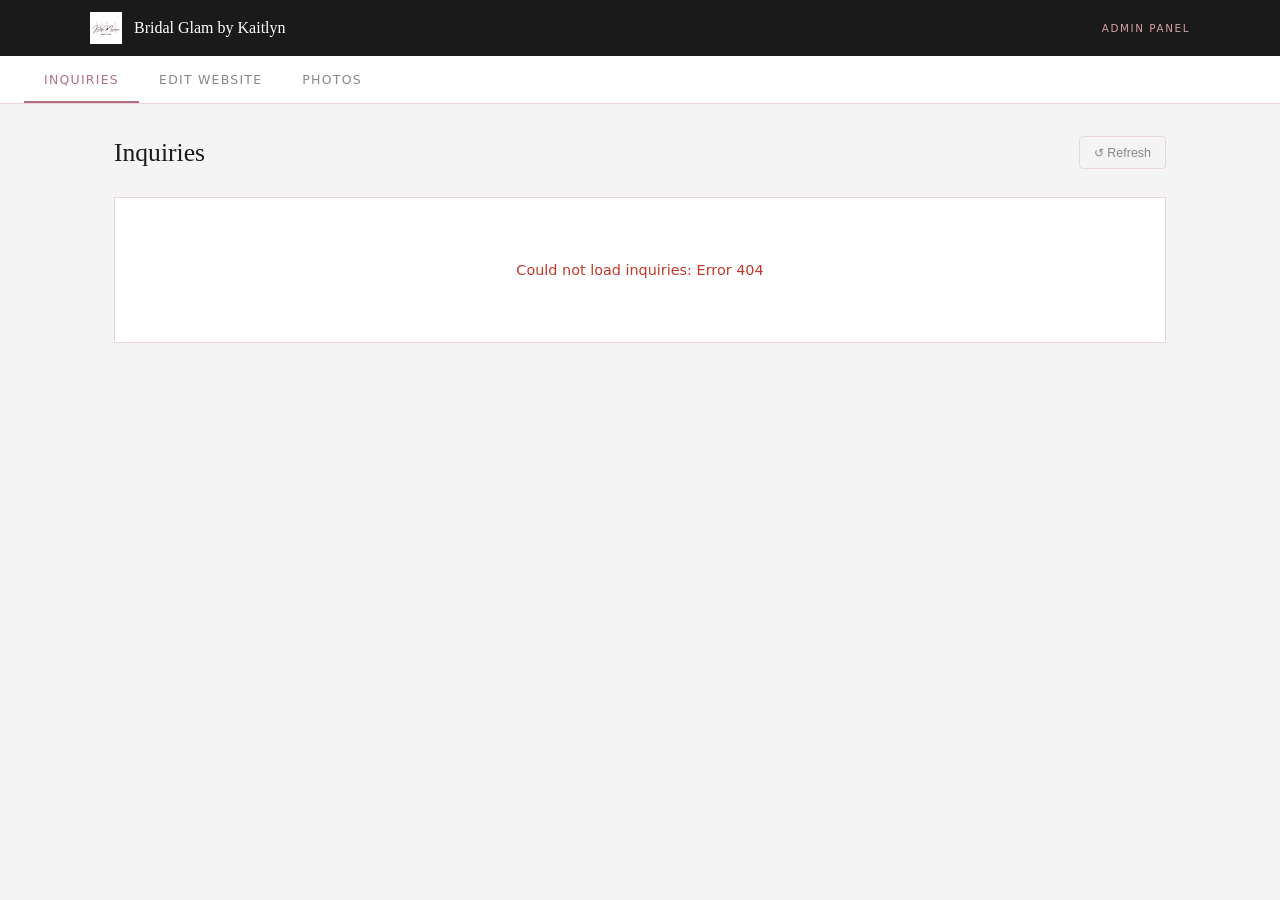
==== admin/index.html @ 9097729e "Add admin panel, Cloudflare Functions, and site updates Co-Authored-By: Claude Sonnet 4.6 <noreply@a" ====
<!DOCTYPE html>
<html lang="en">
<head>
  <meta charset="UTF-8" />
  <meta name="viewport" content="width=device-width, initial-scale=1.0" />
  <title>Admin — Bridal Glam by Kaitlyn</title>
  <link rel="icon" href="../images/favicon.jpg" type="image/jpeg" />
  <link rel="stylesheet" href="admin.css" />
</head>
<body>

  <header class="admin-header">
    <div class="admin-header-inner">
      <div class="admin-brand">
        <img src="../images/uploads/logo.jpg" alt="" class="admin-logo" onerror="this.style.display='none'" />
        <span>Bridal Glam by Kaitlyn</span>
      </div>
      <span class="admin-label">Admin Panel</span>
    </div>
  </header>

  <nav class="admin-tabs">
    <button class="tab-btn active" data-tab="inquiries">Inquiries</button>
    <button class="tab-btn" data-tab="content">Edit Website</button>
    <button class="tab-btn" data-tab="photos">Photos</button>
  </nav>

  <!-- ── INQUIRIES TAB ── -->
  <div class="tab-panel active" id="tab-inquiries">
    <div class="panel-inner">
      <div class="panel-header">
        <h2>Inquiries</h2>
        <button class="btn-refresh" id="refresh-btn" onclick="loadInquiries()">↺ Refresh</button>
      </div>
      <div id="inquiries-list">
        <div class="loading">Loading inquiries…</div>
      </div>
    </div>
  </div>

  <!-- ── EDIT WEBSITE TAB ── -->
  <div class="tab-panel" id="tab-content">
    <div class="panel-inner">
      <div class="panel-header">
        <h2>Edit Website</h2>
        <div id="content-status" class="status-msg"></div>
      </div>

      <form id="content-form">
        <input type="hidden" id="content-sha" />

        <section class="edit-section">
          <h3>Homepage</h3>
          <div class="field-group">
            <label>Hero script text <span class="field-hint">(cursive line above the headline)</span></label>
            <input type="text" name="home_hero_script" />
          </div>
          <div class="field-group">
            <label>Hero body text</label>
            <textarea name="home_hero_body" rows="2"></textarea>
          </div>
          <div class="field-group">
            <label>About strip headline</label>
            <input type="text" name="home_about_headline" />
          </div>
          <div class="field-group">
            <label>About strip paragraph 1</label>
            <textarea name="home_about_body_1" rows="3"></textarea>
          </div>
          <div class="field-group">
            <label>About strip paragraph 2</label>
            <textarea name="home_about_body_2" rows="3"></textarea>
          </div>
        </section>

        <section class="edit-section">
          <h3>Testimonials</h3>
          <div class="testimonial-grid">
            <div>
              <div class="field-group">
                <label>Testimonial 1 — Quote</label>
                <textarea name="testimonial_1_text" rows="3"></textarea>
              </div>
              <div class="field-group">
                <label>Testimonial 1 — Name</label>
                <input type="text" name="testimonial_1_author" />
              </div>
            </div>
            <div>
              <div class="field-group">
                <label>Testimonial 2 — Quote</label>
                <textarea name="testimonial_2_text" rows="3"></textarea>
              </div>
              <div class="field-group">
                <label>Testimonial 2 — Name</label>
                <input type="text" name="testimonial_2_author" />
              </div>
            </div>
            <div>
              <div class="field-group">
                <label>Testimonial 3 — Quote</label>
                <textarea name="testimonial_3_text" rows="3"></textarea>
              </div>
              <div class="field-group">
                <label>Testimonial 3 — Name</label>
                <input type="text" name="testimonial_3_author" />
              </div>
            </div>
          </div>
        </section>

        <section class="edit-section">
          <h3>About Page</h3>
          <div class="field-group">
            <label>Sidebar quote</label>
            <input type="text" name="about_quote" />
          </div>
          <div class="field-group">
            <label>Bio paragraph 1</label>
            <textarea name="about_bio_p1" rows="3"></textarea>
          </div>
          <div class="field-group">
            <label>Bio paragraph 2</label>
            <textarea name="about_bio_p2" rows="3"></textarea>
          </div>
          <div class="field-group">
            <label>Bio paragraph 3</label>
            <textarea name="about_bio_p3" rows="3"></textarea>
          </div>
          <div class="field-group">
            <label>Bio paragraph 4</label>
            <textarea name="about_bio_p4" rows="3"></textarea>
          </div>
          <div class="field-group">
            <label>Wedding day story caption</label>
            <textarea name="about_story_caption" rows="2"></textarea>
          </div>
        </section>

        <div class="form-actions">
          <button type="submit" class="btn-save" id="save-btn">Save Changes</button>
          <p class="save-note">Changes go live on the website in about 30 seconds after saving.</p>
        </div>
      </form>
    </div>
  </div>

  <!-- ── PHOTOS TAB ── -->
  <div class="tab-panel" id="tab-photos">
    <div class="panel-inner">
      <div class="panel-header">
        <h2>Photos</h2>
        <p class="panel-subtext">Upload or replace a photo — the site updates automatically in ~30 seconds.</p>
      </div>
      <div class="photo-grid">

        <div class="photo-slot" data-slot="hero">
          <div class="photo-preview">
            <img src="../images/uploads/hero.jpg" alt="Hero" onerror="this.parentElement.classList.add('no-photo')" />
            <div class="photo-placeholder-label">No photo yet</div>
          </div>
          <div class="photo-info">
            <strong>Hero Photo</strong>
            <span>Main photo on the homepage</span>
          </div>
          <label class="upload-label">
            Choose Photo
            <input type="file" accept="image/jpeg,image/png,image/webp" data-slot="hero" />
          </label>
          <div class="upload-status" id="status-hero"></div>
        </div>

        <div class="photo-slot" data-slot="about-strip">
          <div class="photo-preview">
            <img src="../images/uploads/about-strip.jpg" alt="About Strip" onerror="this.parentElement.classList.add('no-photo')" />
            <div class="photo-placeholder-label">No photo yet</div>
          </div>
          <div class="photo-info">
            <strong>About Strip Photo</strong>
            <span>Photo of you on the homepage "Meet Kaitlyn" section</span>
          </div>
          <label class="upload-label">
            Choose Photo
            <input type="file" accept="image/jpeg,image/png,image/webp" data-slot="about-strip" />
          </label>
          <div class="upload-status" id="status-about-strip"></div>
        </div>

        <div class="photo-slot" data-slot="about-portrait">
          <div class="photo-preview">
            <img src="../images/uploads/about-portrait.jpg" alt="About Portrait" onerror="this.parentElement.classList.add('no-photo')" />
            <div class="photo-placeholder-label">No photo yet</div>
          </div>
          <div class="photo-info">
            <strong>About Page Portrait</strong>
            <span>Sidebar photo on your About page</span>
          </div>
          <label class="upload-label">
            Choose Photo
            <input type="file" accept="image/jpeg,image/png,image/webp" data-slot="about-portrait" />
          </label>
          <div class="upload-status" id="status-about-portrait"></div>
        </div>

        <div class="photo-slot" data-slot="service-bridal">
          <div class="photo-preview">
            <img src="../images/uploads/service-bridal.jpg" alt="Bridal Service" onerror="this.parentElement.classList.add('no-photo')" />
            <div class="photo-placeholder-label">No photo yet</div>
          </div>
          <div class="photo-info">
            <strong>Services — Bridal</strong>
            <span>Photo next to the "Bridal Hair & Makeup" service</span>
          </div>
          <label class="upload-label">
            Choose Photo
            <input type="file" accept="image/jpeg,image/png,image/webp" data-slot="service-bridal" />
          </label>
          <div class="upload-status" id="status-service-bridal"></div>
        </div>

        <div class="photo-slot" data-slot="service-party">
          <div class="photo-preview">
            <img src="../images/uploads/service-party.jpg" alt="Bridal Party" onerror="this.parentElement.classList.add('no-photo')" />
            <div class="photo-placeholder-label">No photo yet</div>
          </div>
          <div class="photo-info">
            <strong>Services — Bridal Party</strong>
            <span>Photo next to the "Bridal Party Glam" service</span>
          </div>
          <label class="upload-label">
            Choose Photo
            <input type="file" accept="image/jpeg,image/png,image/webp" data-slot="service-party" />
          </label>
          <div class="upload-status" id="status-service-party"></div>
        </div>

        <div class="photo-slot" data-slot="service-prom">
          <div class="photo-preview">
            <img src="../images/uploads/service-prom.jpg" alt="Prom" onerror="this.parentElement.classList.add('no-photo')" />
            <div class="photo-placeholder-label">No photo yet</div>
          </div>
          <div class="photo-info">
            <strong>Services — Prom</strong>
            <span>Photo next to the "Prom & Special Events" service</span>
          </div>
          <label class="upload-label">
            Choose Photo
            <input type="file" accept="image/jpeg,image/png,image/webp" data-slot="service-prom" />
          </label>
          <div class="upload-status" id="status-service-prom"></div>
        </div>

        <div class="photo-slot" data-slot="service-events">
          <div class="photo-preview">
            <img src="../images/uploads/service-events.jpg" alt="Special Events" onerror="this.parentElement.classList.add('no-photo')" />
            <div class="photo-placeholder-label">No photo yet</div>
          </div>
          <div class="photo-info">
            <strong>Services — Special Events</strong>
            <span>Photo next to the "Special Events" service</span>
          </div>
          <label class="upload-label">
            Choose Photo
            <input type="file" accept="image/jpeg,image/png,image/webp" data-slot="service-events" />
          </label>
          <div class="upload-status" id="status-service-events"></div>
        </div>

        <div class="photo-slot" data-slot="logo">
          <div class="photo-preview">
            <img src="../images/uploads/logo.jpg" alt="Logo" onerror="this.parentElement.classList.add('no-photo')" />
            <div class="photo-placeholder-label">No logo yet</div>
          </div>
          <div class="photo-info">
            <strong>Logo</strong>
            <span>Appears in the navigation bar and footer</span>
          </div>
          <label class="upload-label">
            Choose Photo
            <input type="file" accept="image/jpeg,image/png,image/webp" data-slot="logo" />
          </label>
          <div class="upload-status" id="status-logo"></div>
        </div>

      </div>
    </div>
  </div>

<script>
// ── TAB SWITCHING ──
document.querySelectorAll('.tab-btn').forEach(btn => {
  btn.addEventListener('click', () => {
    document.querySelectorAll('.tab-btn, .tab-panel').forEach(el => el.classList.remove('active'));
    btn.classList.add('active');
    document.getElementById('tab-' + btn.dataset.tab).classList.add('active');
  });
});

// ── INQUIRIES ──
const SERVICE_LABELS = {
  'bridal-full':   'Bridal Hair + Makeup',
  'bridal-hair':   'Bridal Hair Only',
  'bridal-makeup': 'Bridal Makeup Only',
  'bridal-party':  'Bridal Party (Group)',
  'prom':          'Prom / Formal',
  'special':       'Special Occasion',
  'other':         'Other / Not Sure',
};

async function loadInquiries() {
  const list = document.getElementById('inquiries-list');
  list.innerHTML = '<div class="loading">Loading…</div>';
  try {
    const res = await fetch('/api/inquiries');
    if (!res.ok) throw new Error(`Error ${res.status}`);
    const { inquiries, error } = await res.json();
    if (error) throw new Error(error);
    if (!inquiries.length) {
      list.innerHTML = '<div class="empty-state">No inquiries yet. When someone fills out the contact form, they\'ll appear here.</div>';
      return;
    }
    list.innerHTML = inquiries.map(inq => buildCard(inq)).join('');
    list.querySelectorAll('.card-toggle').forEach(btn => {
      btn.addEventListener('click', () => {
        const card = btn.closest('.inquiry-card');
        const isOpen = card.classList.toggle('expanded');
        btn.textContent = isOpen ? '▲ Hide message' : '▼ Read message';
      });
    });
  } catch (e) {
    list.innerHTML = `<div class="error-state">Could not load inquiries: ${e.message}</div>`;
  }
}

function buildCard(inq) {
  const submitted = inq.submitted
    ? new Date(inq.submitted).toLocaleDateString('en-US', { month: 'short', day: 'numeric', year: 'numeric' })
    : '';
  const eventDate = inq.eventDate
    ? new Date(inq.eventDate + 'T00:00:00').toLocaleDateString('en-US', { month: 'long', day: 'numeric', year: 'numeric' })
    : '—';
  const isNew = inq.submitted && (Date.now() - new Date(inq.submitted)) < 48 * 60 * 60 * 1000;
  const service = SERVICE_LABELS[inq.service] || inq.service || '—';

  return `
    <div class="inquiry-card">
      <div class="card-top">
        <div class="card-name-row">
          <span class="card-name">${esc(inq.name)}</span>
          ${isNew ? '<span class="badge-new">New</span>' : ''}
          <span class="card-date">${submitted}</span>
        </div>
        <div class="card-meta">
          <span class="meta-chip">${esc(service)}</span>
          <span class="meta-chip">Event: ${esc(eventDate)}</span>
          ${inq.location ? `<span class="meta-chip">${esc(inq.location)}</span>` : ''}
        </div>
        <div class="card-contacts">
          <a href="mailto:${esc(inq.email)}">${esc(inq.email)}</a>
          ${inq.phone ? `<span>·</span><a href="tel:${esc(inq.phone)}">${esc(inq.phone)}</a>` : ''}
        </div>
      </div>
      ${inq.message ? `
        <button class="card-toggle">▼ Read message</button>
        <div class="card-message">${esc(inq.message).replace(/\n/g, '<br>')}</div>
      ` : ''}
    </div>`;
}

function esc(s) {
  return String(s || '').replace(/[&<>"']/g, c =>
    ({ '&':'&amp;','<':'&lt;','>':'&gt;','"':'&quot;',"'":'&#39;' }[c])
  );
}

// ── EDIT CONTENT ──
async function loadContent() {
  try {
    const res = await fetch('/api/admin/content');
    if (!res.ok) throw new Error(`Error ${res.status}`);
    const { content, sha, error } = await res.json();
    if (error) throw new Error(error);
    document.getElementById('content-sha').value = sha;
    const form = document.getElementById('content-form');
    Object.entries(content).forEach(([key, val]) => {
      const el = form.elements[key];
      if (el) el.value = val || '';
    });
  } catch (e) {
    setStatus('content-status', `Could not load content: ${e.message}`, 'error');
  }
}

document.getElementById('content-form').addEventListener('submit', async (e) => {
  e.preventDefault();
  const btn = document.getElementById('save-btn');
  btn.textContent = 'Saving…';
  btn.disabled = true;
  setStatus('content-status', '', '');

  try {
    const sha  = document.getElementById('content-sha').value;
    const form = document.getElementById('content-form');
    const content = {};
    new FormData(form).forEach((val, key) => { if (key !== 'content-sha') content[key] = val; });

    const res = await fetch('/api/admin/content', {
      method:  'PUT',
      headers: { 'Content-Type': 'application/json' },
      body:    JSON.stringify({ content, sha }),
    });
    const data = await res.json();
    if (!res.ok || data.error) throw new Error(data.error || `Error ${res.status}`);

    setStatus('content-status', 'Saved! Your site will update in about 30 seconds.', 'success');
    // Re-load to get fresh SHA for next save
    await loadContent();
  } catch (e) {
    setStatus('content-status', `Save failed: ${e.message}`, 'error');
  } finally {
    btn.textContent = 'Save Changes';
    btn.disabled = false;
  }
});

function setStatus(id, msg, type) {
  const el = document.getElementById(id);
  el.textContent = msg;
  el.className = 'status-msg' + (type ? ' status-' + type : '');
}

// ── PHOTO UPLOADS ──
document.querySelectorAll('input[type="file"][data-slot]').forEach(input => {
  input.addEventListener('change', async () => {
    const slot   = input.dataset.slot;
    const file   = input.files[0];
    const status = document.getElementById('status-' + slot);
    if (!file) return;

    status.textContent = 'Uploading…';
    status.className   = 'upload-status uploading';

    const formData = new FormData();
    formData.append('file', file);
    formData.append('slot', slot);

    try {
      const res  = await fetch('/api/admin/upload', { method: 'POST', body: formData });
      const data = await res.json();
      if (!res.ok || data.error) throw new Error(data.error || `Error ${res.status}`);
      status.textContent = 'Uploaded! Site updates in ~30 seconds.';
      status.className   = 'upload-status success';
      // Refresh preview
      const preview = input.closest('.photo-slot').querySelector('.photo-preview img');
      if (preview) {
        preview.src = data.path + '?t=' + Date.now();
        preview.closest('.photo-preview').classList.remove('no-photo');
      }
    } catch (err) {
      status.textContent = 'Upload failed: ' + err.message;
      status.className   = 'upload-status error';
    }

    input.value = '';
  });
});

// ── INIT ──
loadInquiries();
loadContent();
</script>
</body>
</html>
---- admin/admin.css ----
*, *::before, *::after { box-sizing: border-box; margin: 0; padding: 0; }

:root {
  --rose:       #d4a0a8;
  --dusty-rose: #b07080;
  --blush:      #fdf5f5;
  --black:      #1a1a1a;
  --soft-black: #2d2d2d;
  --mid-gray:   #888;
  --light-gray: #f4f4f4;
  --border:     #e8d8db;
  --success:    #4caf7d;
  --error:      #c0392b;
  --font-display: 'Playfair Display', Georgia, serif;
  --font-body:    'Montserrat', system-ui, sans-serif;
}

@import url('https://fonts.googleapis.com/css2?family=Playfair+Display:ital,wght@0,400;0,600;1,400&family=Montserrat:wght@300;400;500&display=swap');

body {
  font-family: var(--font-body);
  font-size: 0.875rem;
  color: var(--soft-black);
  background: var(--light-gray);
  min-height: 100vh;
}

/* ── HEADER ── */
.admin-header {
  background: var(--black);
  padding: 0 24px;
  position: sticky;
  top: 0;
  z-index: 100;
}
.admin-header-inner {
  max-width: 1100px;
  margin: 0 auto;
  display: flex;
  align-items: center;
  justify-content: space-between;
  height: 56px;
}
.admin-brand {
  display: flex;
  align-items: center;
  gap: 12px;
  color: white;
  font-family: var(--font-display);
  font-size: 1rem;
}
.admin-logo {
  height: 32px;
  width: auto;
}
.admin-label {
  font-size: 0.65rem;
  letter-spacing: 0.15em;
  text-transform: uppercase;
  color: var(--rose);
}

/* ── TABS ── */
.admin-tabs {
  background: white;
  border-bottom: 1px solid var(--border);
  display: flex;
  padding: 0 24px;
  position: sticky;
  top: 56px;
  z-index: 90;
}
.tab-btn {
  background: none;
  border: none;
  border-bottom: 2px solid transparent;
  color: var(--mid-gray);
  cursor: pointer;
  font-family: var(--font-body);
  font-size: 0.78rem;
  font-weight: 500;
  letter-spacing: 0.1em;
  padding: 16px 20px 14px;
  text-transform: uppercase;
  transition: color 0.2s, border-color 0.2s;
}
.tab-btn:hover { color: var(--dusty-rose); }
.tab-btn.active {
  border-bottom-color: var(--dusty-rose);
  color: var(--dusty-rose);
}

/* ── PANELS ── */
.tab-panel { display: none; }
.tab-panel.active { display: block; }

.panel-inner {
  max-width: 1100px;
  margin: 0 auto;
  padding: 32px 24px 80px;
}

.panel-header {
  display: flex;
  align-items: center;
  justify-content: space-between;
  flex-wrap: wrap;
  gap: 12px;
  margin-bottom: 28px;
}
.panel-header h2 {
  font-family: var(--font-display);
  font-size: 1.6rem;
  font-weight: 400;
  color: var(--black);
}
.panel-subtext {
  color: var(--mid-gray);
  font-size: 0.83rem;
  margin-top: 4px;
}

.btn-refresh {
  background: none;
  border: 1px solid var(--border);
  border-radius: 4px;
  color: var(--mid-gray);
  cursor: pointer;
  font-size: 0.78rem;
  padding: 8px 14px;
  transition: border-color 0.2s, color 0.2s;
}
.btn-refresh:hover { border-color: var(--dusty-rose); color: var(--dusty-rose); }

/* ── INQUIRY CARDS ── */
.loading {
  text-align: center;
  padding: 60px 24px;
  color: var(--mid-gray);
  font-size: 0.9rem;
}
.empty-state, .error-state {
  text-align: center;
  padding: 60px 24px;
  color: var(--mid-gray);
  background: white;
  border: 1px solid var(--border);
  font-size: 0.9rem;
  line-height: 1.7;
}
.error-state { color: var(--error); }

.inquiry-card {
  background: white;
  border: 1px solid var(--border);
  margin-bottom: 12px;
  overflow: hidden;
  transition: border-color 0.2s;
}
.inquiry-card:hover { border-color: var(--rose); }

.card-top { padding: 20px 24px; }

.card-name-row {
  display: flex;
  align-items: center;
  gap: 10px;
  flex-wrap: wrap;
  margin-bottom: 10px;
}
.card-name {
  font-family: var(--font-display);
  font-size: 1.05rem;
  color: var(--black);
}
.badge-new {
  background: var(--dusty-rose);
  color: white;
  font-size: 0.65rem;
  font-weight: 500;
  letter-spacing: 0.1em;
  padding: 2px 8px;
  text-transform: uppercase;
}
.card-date {
  margin-left: auto;
  font-size: 0.78rem;
  color: var(--mid-gray);
}

.card-meta {
  display: flex;
  flex-wrap: wrap;
  gap: 6px;
  margin-bottom: 10px;
}
.meta-chip {
  background: var(--blush);
  border: 1px solid var(--border);
  color: var(--soft-black);
  font-size: 0.75rem;
  padding: 3px 10px;
}

.card-contacts {
  display: flex;
  align-items: center;
  gap: 8px;
  font-size: 0.83rem;
}
.card-contacts a {
  color: var(--dusty-rose);
  text-decoration: none;
}
.card-contacts a:hover { text-decoration: underline; }
.card-contacts span { color: var(--border); }

.card-toggle {
  background: none;
  border: none;
  border-top: 1px solid var(--border);
  color: var(--dusty-rose);
  cursor: pointer;
  display: block;
  font-family: var(--font-body);
  font-size: 0.78rem;
  padding: 10px 24px;
  text-align: left;
  width: 100%;
  transition: background 0.15s;
}
.card-toggle:hover { background: var(--blush); }

.card-message {
  display: none;
  padding: 16px 24px 20px;
  background: var(--blush);
  color: var(--soft-black);
  font-size: 0.88rem;
  line-height: 1.8;
  border-top: 1px solid var(--border);
}
.inquiry-card.expanded .card-message { display: block; }

/* ── EDIT CONTENT FORM ── */
.edit-section {
  background: white;
  border: 1px solid var(--border);
  margin-bottom: 24px;
  padding: 28px 32px;
}
.edit-section h3 {
  font-family: var(--font-display);
  font-size: 1.1rem;
  font-weight: 400;
  color: var(--black);
  margin-bottom: 24px;
  padding-bottom: 12px;
  border-bottom: 1px solid var(--border);
}

.field-group {
  margin-bottom: 20px;
}
.field-group:last-child { margin-bottom: 0; }
.field-group label {
  display: block;
  font-size: 0.78rem;
  font-weight: 500;
  letter-spacing: 0.05em;
  color: var(--soft-black);
  margin-bottom: 6px;
  text-transform: uppercase;
}
.field-hint {
  font-weight: 300;
  text-transform: none;
  letter-spacing: 0;
  color: var(--mid-gray);
  font-size: 0.75rem;
}
.field-group input[type="text"],
.field-group textarea {
  width: 100%;
  border: 1px solid var(--border);
  font-family: var(--font-body);
  font-size: 0.88rem;
  color: var(--soft-black);
  padding: 10px 14px;
  outline: none;
  resize: vertical;
  background: white;
  transition: border-color 0.2s;
}
.field-group input[type="text"]:focus,
.field-group textarea:focus {
  border-color: var(--dusty-rose);
}

.testimonial-grid {
  display: grid;
  grid-template-columns: repeat(3, 1fr);
  gap: 20px;
}

.form-actions {
  display: flex;
  align-items: center;
  gap: 20px;
  flex-wrap: wrap;
  margin-top: 8px;
}

.btn-save {
  background: var(--dusty-rose);
  border: none;
  color: white;
  cursor: pointer;
  font-family: var(--font-body);
  font-size: 0.8rem;
  font-weight: 500;
  letter-spacing: 0.1em;
  padding: 14px 36px;
  text-transform: uppercase;
  transition: background 0.2s;
}
.btn-save:hover:not(:disabled) { background: #9a6070; }
.btn-save:disabled { opacity: 0.6; cursor: default; }

.save-note {
  font-size: 0.78rem;
  color: var(--mid-gray);
}

.status-msg {
  font-size: 0.83rem;
  padding: 4px 0;
  min-height: 24px;
}
.status-success { color: var(--success); font-weight: 500; }
.status-error   { color: var(--error); }

/* ── PHOTOS GRID ── */
.photo-grid {
  display: grid;
  grid-template-columns: repeat(auto-fill, minmax(240px, 1fr));
  gap: 20px;
}

.photo-slot {
  background: white;
  border: 1px solid var(--border);
  padding: 20px;
  display: flex;
  flex-direction: column;
  gap: 14px;
}

.photo-preview {
  aspect-ratio: 4/3;
  background: var(--blush);
  overflow: hidden;
  position: relative;
  display: flex;
  align-items: center;
  justify-content: center;
}
.photo-preview img {
  width: 100%;
  height: 100%;
  object-fit: cover;
  display: block;
}
.photo-preview.no-photo img { display: none; }
.photo-placeholder-label {
  display: none;
  font-family: var(--font-display);
  font-style: italic;
  color: var(--rose);
  font-size: 0.85rem;
}
.photo-preview.no-photo .photo-placeholder-label { display: block; }

.photo-info strong {
  display: block;
  font-size: 0.88rem;
  font-weight: 500;
  color: var(--black);
  margin-bottom: 2px;
}
.photo-info span {
  font-size: 0.78rem;
  color: var(--mid-gray);
  line-height: 1.5;
}

.upload-label {
  background: var(--blush);
  border: 1px solid var(--border);
  color: var(--dusty-rose);
  cursor: pointer;
  display: block;
  font-size: 0.78rem;
  font-weight: 500;
  letter-spacing: 0.08em;
  padding: 10px;
  text-align: center;
  text-transform: uppercase;
  transition: background 0.15s, border-color 0.15s;
}
.upload-label:hover { background: #f5e8ea; border-color: var(--rose); }
.upload-label input[type="file"] { display: none; }

.upload-status {
  font-size: 0.78rem;
  min-height: 18px;
  text-align: center;
  color: var(--mid-gray);
}
.upload-status.uploading { color: var(--mid-gray); }
.upload-status.success   { color: var(--success); font-weight: 500; }
.upload-status.error     { color: var(--error); }

/* ── RESPONSIVE ── */
@media (max-width: 768px) {
  .testimonial-grid { grid-template-columns: 1fr; }
  .edit-section { padding: 20px; }
  .panel-inner { padding: 20px 16px 60px; }
  .card-date { margin-left: 0; width: 100%; }
}
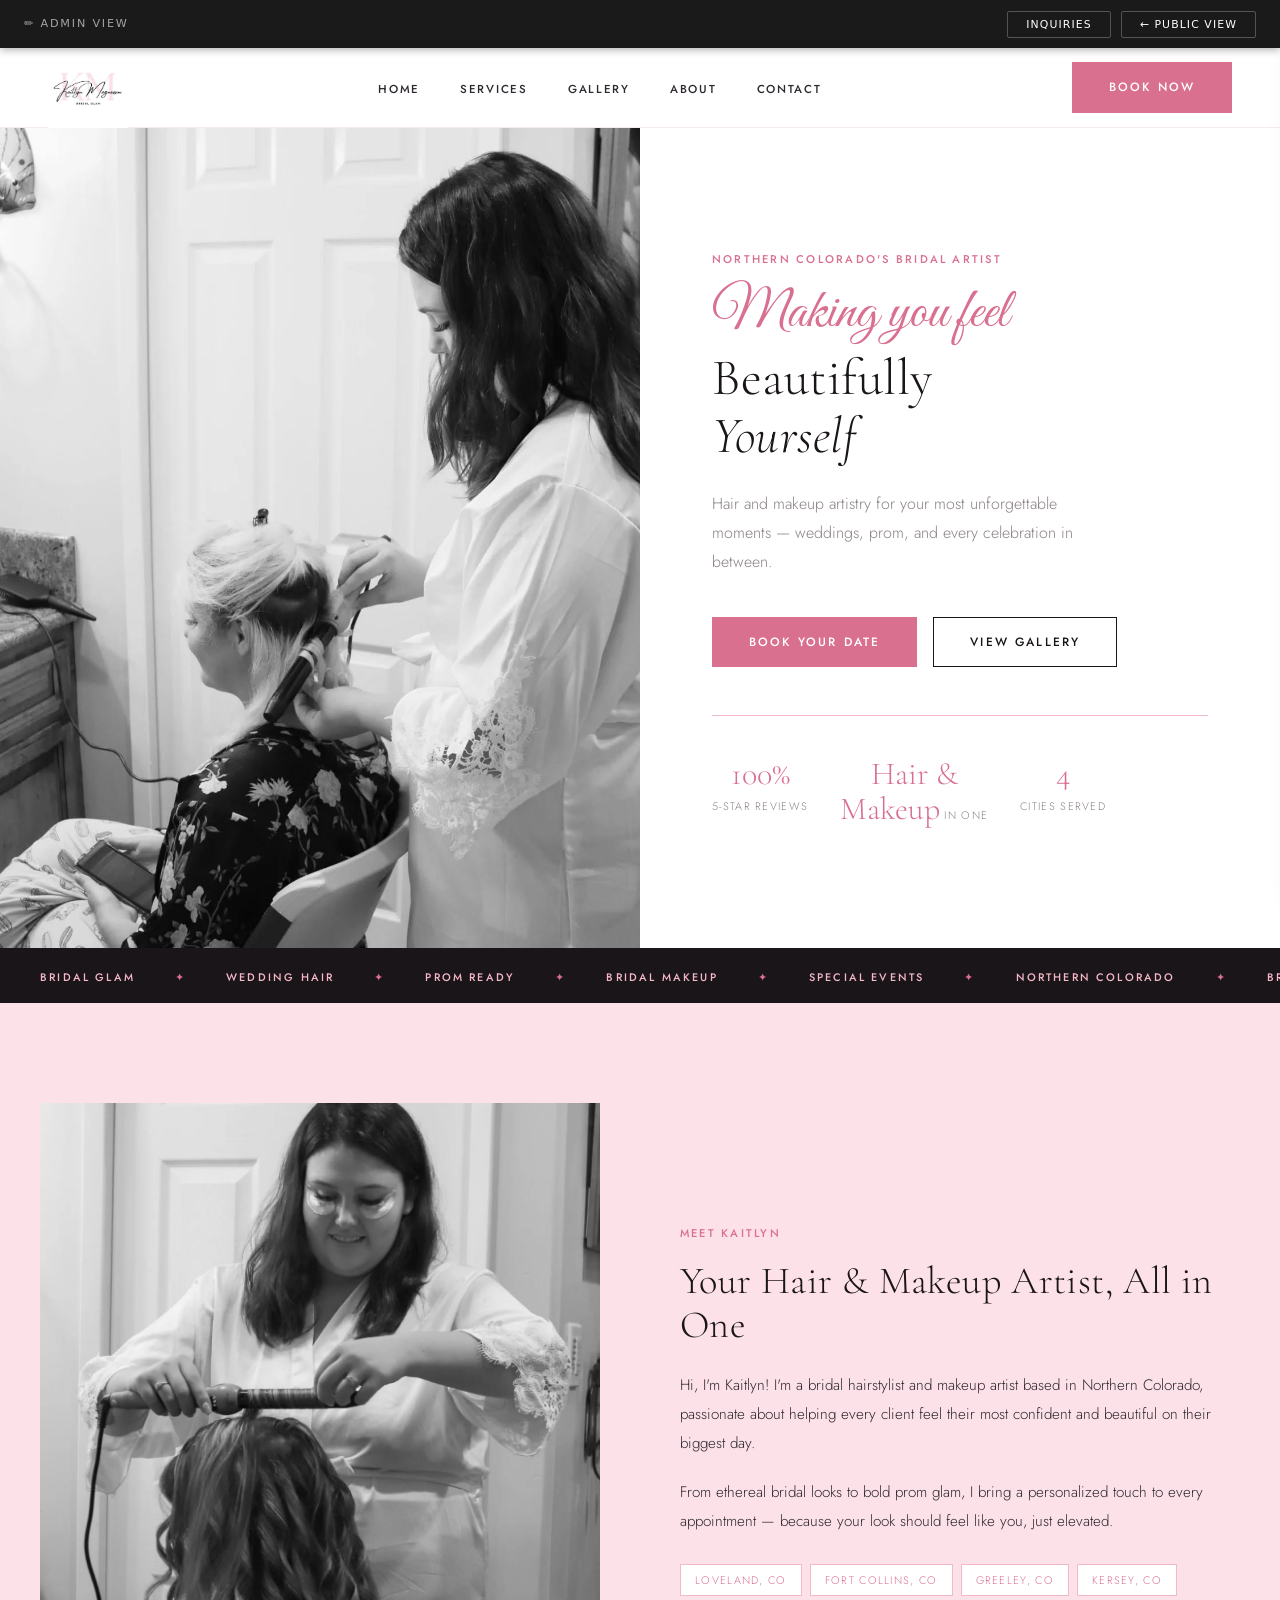
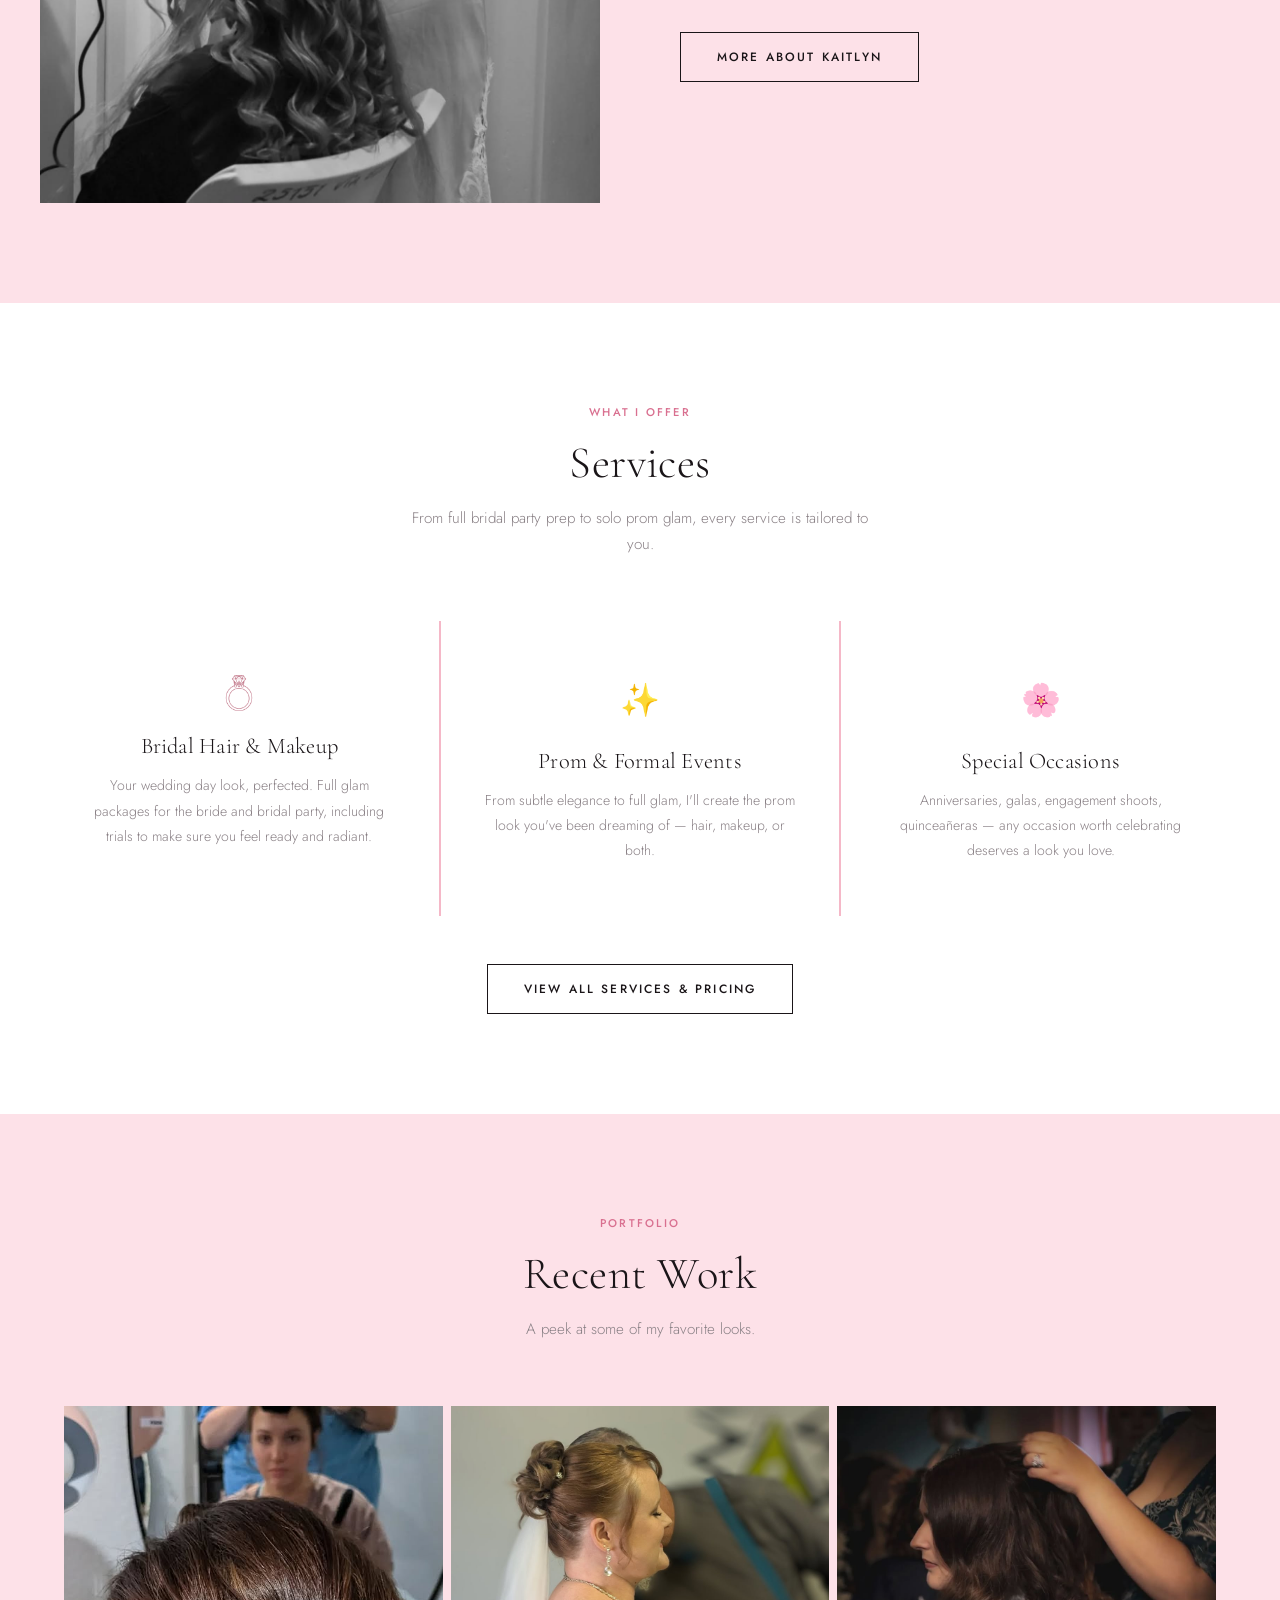
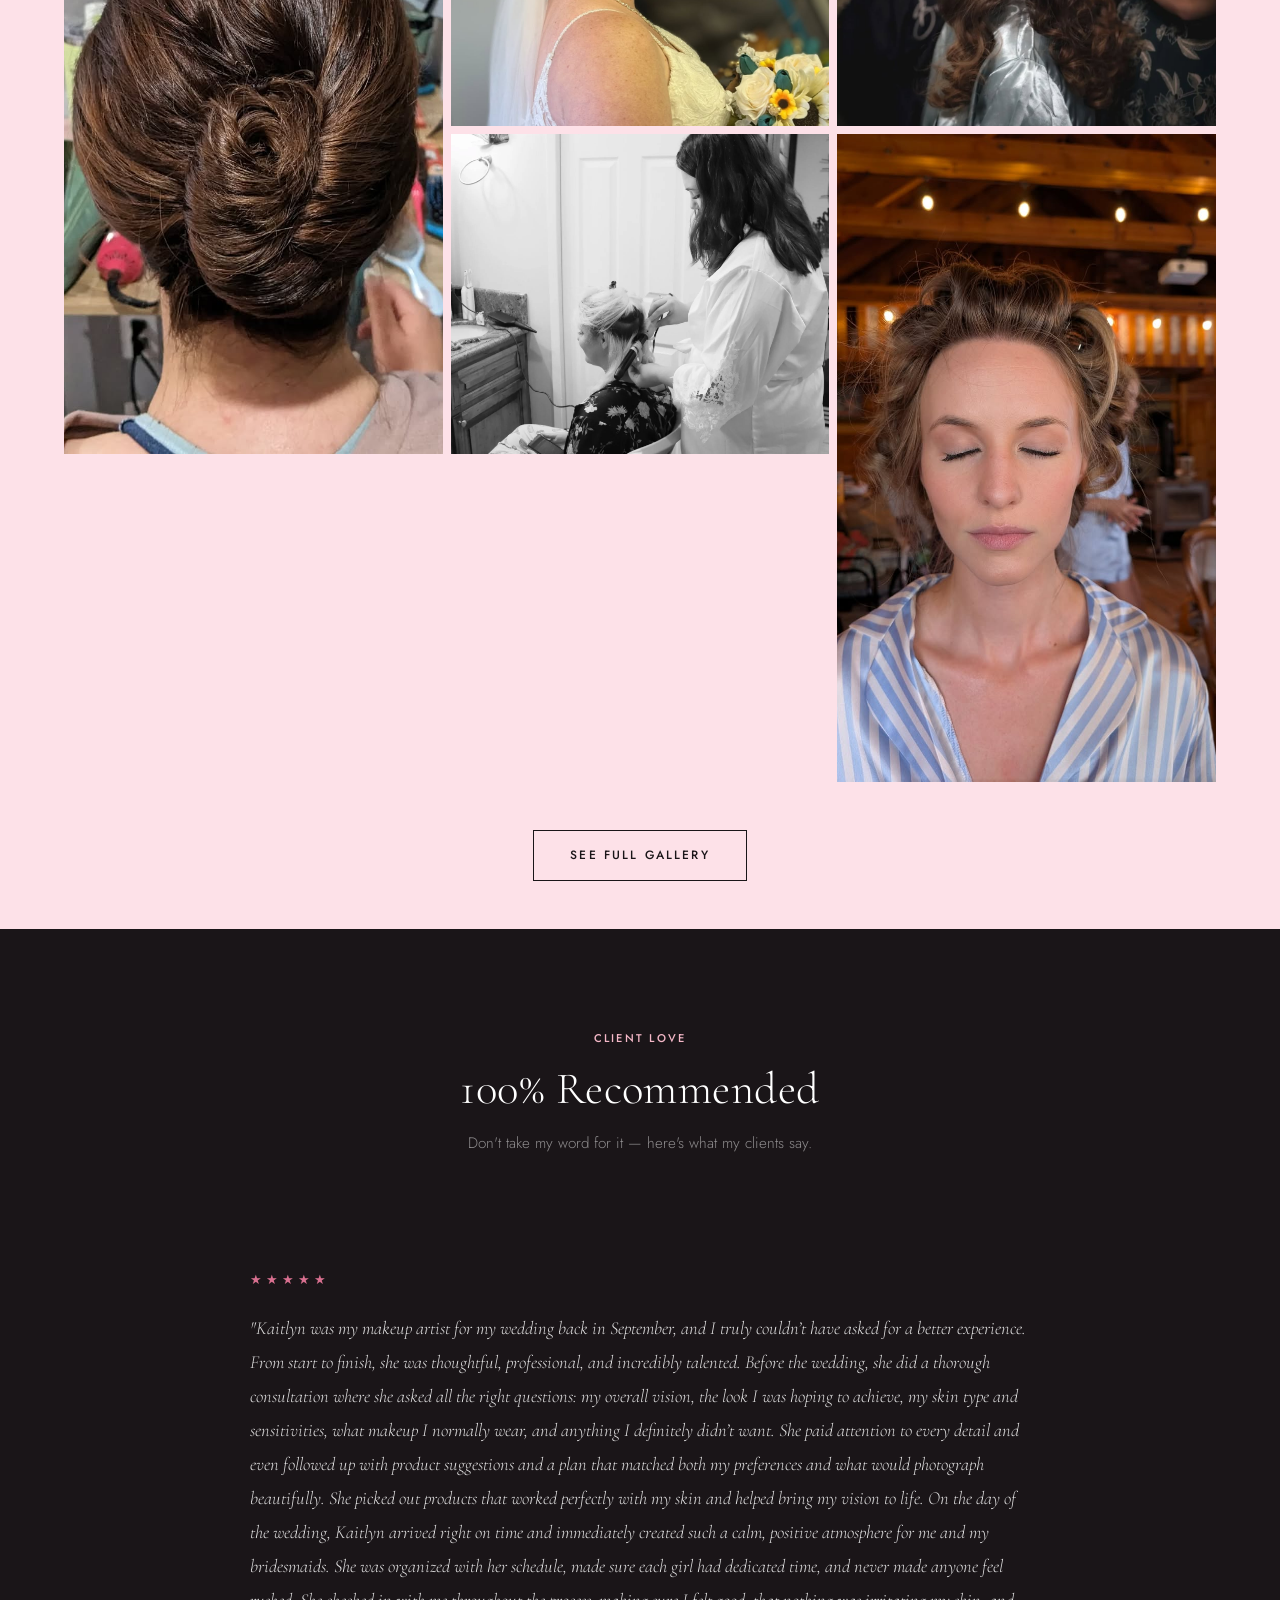
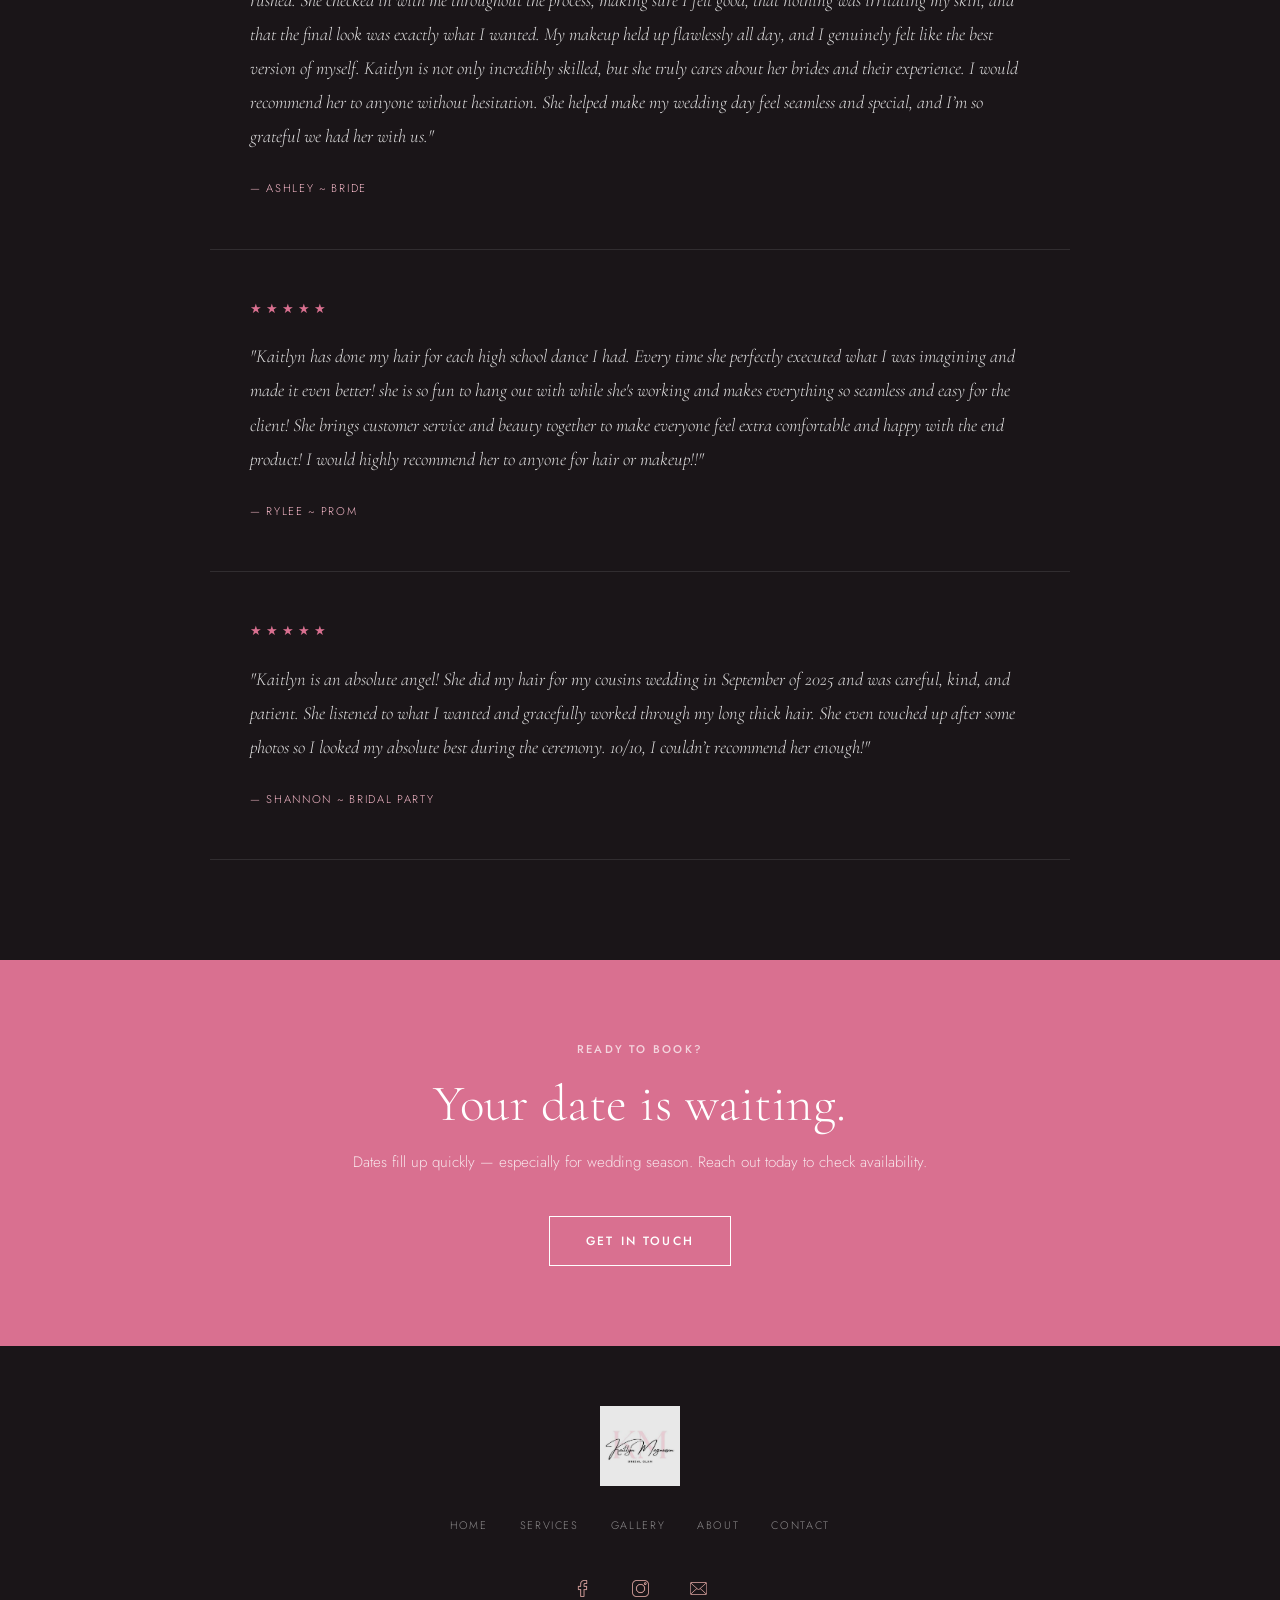
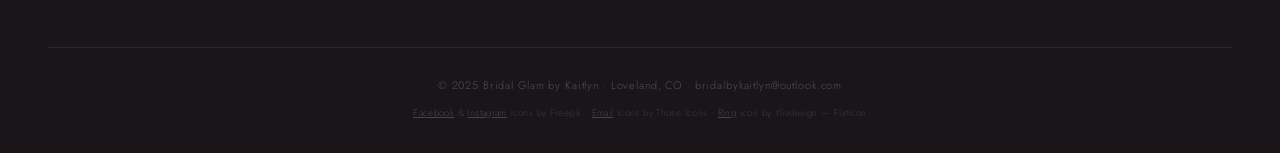
==== commit 58223f57: "admin mode" ====
--- a/admin/index.html
+++ b/admin/index.html
@@ -2,472 +2,18 @@
 <html lang="en">
 <head>
   <meta charset="UTF-8" />
-  <meta name="viewport" content="width=device-width, initial-scale=1.0" />
   <title>Admin — Bridal Glam by Kaitlyn</title>
-  <link rel="icon" href="../images/favicon.jpg" type="image/jpeg" />
-  <link rel="stylesheet" href="admin.css" />
+  <style>
+    body { font-family: system-ui, sans-serif; display: flex; align-items: center;
+           justify-content: center; height: 100vh; margin: 0; background: #fdf8f8; }
+    p { color: #aaa; font-size: 0.85rem; letter-spacing: 0.08em; }
+  </style>
 </head>
 <body>
-
-  <header class="admin-header">
-    <div class="admin-header-inner">
-      <div class="admin-brand">
-        <img src="../images/uploads/logo.jpg" alt="" class="admin-logo" onerror="this.style.display='none'" />
-        <span>Bridal Glam by Kaitlyn</span>
-      </div>
-      <span class="admin-label">Admin Panel</span>
-    </div>
-  </header>
-
-  <nav class="admin-tabs">
-    <button class="tab-btn active" data-tab="inquiries">Inquiries</button>
-    <button class="tab-btn" data-tab="content">Edit Website</button>
-    <button class="tab-btn" data-tab="photos">Photos</button>
-  </nav>
-
-  <!-- ── INQUIRIES TAB ── -->
-  <div class="tab-panel active" id="tab-inquiries">
-    <div class="panel-inner">
-      <div class="panel-header">
-        <h2>Inquiries</h2>
-        <button class="btn-refresh" id="refresh-btn" onclick="loadInquiries()">↺ Refresh</button>
-      </div>
-      <div id="inquiries-list">
-        <div class="loading">Loading inquiries…</div>
-      </div>
-    </div>
-  </div>
-
-  <!-- ── EDIT WEBSITE TAB ── -->
-  <div class="tab-panel" id="tab-content">
-    <div class="panel-inner">
-      <div class="panel-header">
-        <h2>Edit Website</h2>
-        <div id="content-status" class="status-msg"></div>
-      </div>
-
-      <form id="content-form">
-        <input type="hidden" id="content-sha" />
-
-        <section class="edit-section">
-          <h3>Homepage</h3>
-          <div class="field-group">
-            <label>Hero script text <span class="field-hint">(cursive line above the headline)</span></label>
-            <input type="text" name="home_hero_script" />
-          </div>
-          <div class="field-group">
-            <label>Hero body text</label>
-            <textarea name="home_hero_body" rows="2"></textarea>
-          </div>
-          <div class="field-group">
-            <label>About strip headline</label>
-            <input type="text" name="home_about_headline" />
-          </div>
-          <div class="field-group">
-            <label>About strip paragraph 1</label>
-            <textarea name="home_about_body_1" rows="3"></textarea>
-          </div>
-          <div class="field-group">
-            <label>About strip paragraph 2</label>
-            <textarea name="home_about_body_2" rows="3"></textarea>
-          </div>
-        </section>
-
-        <section class="edit-section">
-          <h3>Testimonials</h3>
-          <div class="testimonial-grid">
-            <div>
-              <div class="field-group">
-                <label>Testimonial 1 — Quote</label>
-                <textarea name="testimonial_1_text" rows="3"></textarea>
-              </div>
-              <div class="field-group">
-                <label>Testimonial 1 — Name</label>
-                <input type="text" name="testimonial_1_author" />
-              </div>
-            </div>
-            <div>
-              <div class="field-group">
-                <label>Testimonial 2 — Quote</label>
-                <textarea name="testimonial_2_text" rows="3"></textarea>
-              </div>
-              <div class="field-group">
-                <label>Testimonial 2 — Name</label>
-                <input type="text" name="testimonial_2_author" />
-              </div>
-            </div>
-            <div>
-              <div class="field-group">
-                <label>Testimonial 3 — Quote</label>
-                <textarea name="testimonial_3_text" rows="3"></textarea>
-              </div>
-              <div class="field-group">
-                <label>Testimonial 3 — Name</label>
-                <input type="text" name="testimonial_3_author" />
-              </div>
-            </div>
-          </div>
-        </section>
-
-        <section class="edit-section">
-          <h3>About Page</h3>
-          <div class="field-group">
-            <label>Sidebar quote</label>
-            <input type="text" name="about_quote" />
-          </div>
-          <div class="field-group">
-            <label>Bio paragraph 1</label>
-            <textarea name="about_bio_p1" rows="3"></textarea>
-          </div>
-          <div class="field-group">
-            <label>Bio paragraph 2</label>
-            <textarea name="about_bio_p2" rows="3"></textarea>
-          </div>
-          <div class="field-group">
-            <label>Bio paragraph 3</label>
-            <textarea name="about_bio_p3" rows="3"></textarea>
-          </div>
-          <div class="field-group">
-            <label>Bio paragraph 4</label>
-            <textarea name="about_bio_p4" rows="3"></textarea>
-          </div>
-          <div class="field-group">
-            <label>Wedding day story caption</label>
-            <textarea name="about_story_caption" rows="2"></textarea>
-          </div>
-        </section>
-
-        <div class="form-actions">
-          <button type="submit" class="btn-save" id="save-btn">Save Changes</button>
-          <p class="save-note">Changes go live on the website in about 30 seconds after saving.</p>
-        </div>
-      </form>
-    </div>
-  </div>
-
-  <!-- ── PHOTOS TAB ── -->
-  <div class="tab-panel" id="tab-photos">
-    <div class="panel-inner">
-      <div class="panel-header">
-        <h2>Photos</h2>
-        <p class="panel-subtext">Upload or replace a photo — the site updates automatically in ~30 seconds.</p>
-      </div>
-      <div class="photo-grid">
-
-        <div class="photo-slot" data-slot="hero">
-          <div class="photo-preview">
-            <img src="../images/uploads/hero.jpg" alt="Hero" onerror="this.parentElement.classList.add('no-photo')" />
-            <div class="photo-placeholder-label">No photo yet</div>
-          </div>
-          <div class="photo-info">
-            <strong>Hero Photo</strong>
-            <span>Main photo on the homepage</span>
-          </div>
-          <label class="upload-label">
-            Choose Photo
-            <input type="file" accept="image/jpeg,image/png,image/webp" data-slot="hero" />
-          </label>
-          <div class="upload-status" id="status-hero"></div>
-        </div>
-
-        <div class="photo-slot" data-slot="about-strip">
-          <div class="photo-preview">
-            <img src="../images/uploads/about-strip.jpg" alt="About Strip" onerror="this.parentElement.classList.add('no-photo')" />
-            <div class="photo-placeholder-label">No photo yet</div>
-          </div>
-          <div class="photo-info">
-            <strong>About Strip Photo</strong>
-            <span>Photo of you on the homepage "Meet Kaitlyn" section</span>
-          </div>
-          <label class="upload-label">
-            Choose Photo
-            <input type="file" accept="image/jpeg,image/png,image/webp" data-slot="about-strip" />
-          </label>
-          <div class="upload-status" id="status-about-strip"></div>
-        </div>
-
-        <div class="photo-slot" data-slot="about-portrait">
-          <div class="photo-preview">
-            <img src="../images/uploads/about-portrait.jpg" alt="About Portrait" onerror="this.parentElement.classList.add('no-photo')" />
-            <div class="photo-placeholder-label">No photo yet</div>
-          </div>
-          <div class="photo-info">
-            <strong>About Page Portrait</strong>
-            <span>Sidebar photo on your About page</span>
-          </div>
-          <label class="upload-label">
-            Choose Photo
-            <input type="file" accept="image/jpeg,image/png,image/webp" data-slot="about-portrait" />
-          </label>
-          <div class="upload-status" id="status-about-portrait"></div>
-        </div>
-
-        <div class="photo-slot" data-slot="service-bridal">
-          <div class="photo-preview">
-            <img src="../images/uploads/service-bridal.jpg" alt="Bridal Service" onerror="this.parentElement.classList.add('no-photo')" />
-            <div class="photo-placeholder-label">No photo yet</div>
-          </div>
-          <div class="photo-info">
-            <strong>Services — Bridal</strong>
-            <span>Photo next to the "Bridal Hair & Makeup" service</span>
-          </div>
-          <label class="upload-label">
-            Choose Photo
-            <input type="file" accept="image/jpeg,image/png,image/webp" data-slot="service-bridal" />
-          </label>
-          <div class="upload-status" id="status-service-bridal"></div>
-        </div>
-
-        <div class="photo-slot" data-slot="service-party">
-          <div class="photo-preview">
-            <img src="../images/uploads/service-party.jpg" alt="Bridal Party" onerror="this.parentElement.classList.add('no-photo')" />
-            <div class="photo-placeholder-label">No photo yet</div>
-          </div>
-          <div class="photo-info">
-            <strong>Services — Bridal Party</strong>
-            <span>Photo next to the "Bridal Party Glam" service</span>
-          </div>
-          <label class="upload-label">
-            Choose Photo
-            <input type="file" accept="image/jpeg,image/png,image/webp" data-slot="service-party" />
-          </label>
-          <div class="upload-status" id="status-service-party"></div>
-        </div>
-
-        <div class="photo-slot" data-slot="service-prom">
-          <div class="photo-preview">
-            <img src="../images/uploads/service-prom.jpg" alt="Prom" onerror="this.parentElement.classList.add('no-photo')" />
-            <div class="photo-placeholder-label">No photo yet</div>
-          </div>
-          <div class="photo-info">
-            <strong>Services — Prom</strong>
-            <span>Photo next to the "Prom & Special Events" service</span>
-          </div>
-          <label class="upload-label">
-            Choose Photo
-            <input type="file" accept="image/jpeg,image/png,image/webp" data-slot="service-prom" />
-          </label>
-          <div class="upload-status" id="status-service-prom"></div>
-        </div>
-
-        <div class="photo-slot" data-slot="service-events">
-          <div class="photo-preview">
-            <img src="../images/uploads/service-events.jpg" alt="Special Events" onerror="this.parentElement.classList.add('no-photo')" />
-            <div class="photo-placeholder-label">No photo yet</div>
-          </div>
-          <div class="photo-info">
-            <strong>Services — Special Events</strong>
-            <span>Photo next to the "Special Events" service</span>
-          </div>
-          <label class="upload-label">
-            Choose Photo
-            <input type="file" accept="image/jpeg,image/png,image/webp" data-slot="service-events" />
-          </label>
-          <div class="upload-status" id="status-service-events"></div>
-        </div>
-
-        <div class="photo-slot" data-slot="logo">
-          <div class="photo-preview">
-            <img src="../images/uploads/logo.jpg" alt="Logo" onerror="this.parentElement.classList.add('no-photo')" />
-            <div class="photo-placeholder-label">No logo yet</div>
-          </div>
-          <div class="photo-info">
-            <strong>Logo</strong>
-            <span>Appears in the navigation bar and footer</span>
-          </div>
-          <label class="upload-label">
-            Choose Photo
-            <input type="file" accept="image/jpeg,image/png,image/webp" data-slot="logo" />
-          </label>
-          <div class="upload-status" id="status-logo"></div>
-        </div>
-
-      </div>
-    </div>
-  </div>
-
-<script>
-// ── TAB SWITCHING ──
-document.querySelectorAll('.tab-btn').forEach(btn => {
-  btn.addEventListener('click', () => {
-    document.querySelectorAll('.tab-btn, .tab-panel').forEach(el => el.classList.remove('active'));
-    btn.classList.add('active');
-    document.getElementById('tab-' + btn.dataset.tab).classList.add('active');
-  });
-});
-
-// ── INQUIRIES ──
-const SERVICE_LABELS = {
-  'bridal-full':   'Bridal Hair + Makeup',
-  'bridal-hair':   'Bridal Hair Only',
-  'bridal-makeup': 'Bridal Makeup Only',
-  'bridal-party':  'Bridal Party (Group)',
-  'prom':          'Prom / Formal',
-  'special':       'Special Occasion',
-  'other':         'Other / Not Sure',
-};
-
-async function loadInquiries() {
-  const list = document.getElementById('inquiries-list');
-  list.innerHTML = '<div class="loading">Loading…</div>';
-  try {
-    const res = await fetch('/api/inquiries');
-    if (!res.ok) throw new Error(`Error ${res.status}`);
-    const { inquiries, error } = await res.json();
-    if (error) throw new Error(error);
-    if (!inquiries.length) {
-      list.innerHTML = '<div class="empty-state">No inquiries yet. When someone fills out the contact form, they\'ll appear here.</div>';
-      return;
-    }
-    list.innerHTML = inquiries.map(inq => buildCard(inq)).join('');
-    list.querySelectorAll('.card-toggle').forEach(btn => {
-      btn.addEventListener('click', () => {
-        const card = btn.closest('.inquiry-card');
-        const isOpen = card.classList.toggle('expanded');
-        btn.textContent = isOpen ? '▲ Hide message' : '▼ Read message';
-      });
-    });
-  } catch (e) {
-    list.innerHTML = `<div class="error-state">Could not load inquiries: ${e.message}</div>`;
-  }
-}
-
-function buildCard(inq) {
-  const submitted = inq.submitted
-    ? new Date(inq.submitted).toLocaleDateString('en-US', { month: 'short', day: 'numeric', year: 'numeric' })
-    : '';
-  const eventDate = inq.eventDate
-    ? new Date(inq.eventDate + 'T00:00:00').toLocaleDateString('en-US', { month: 'long', day: 'numeric', year: 'numeric' })
-    : '—';
-  const isNew = inq.submitted && (Date.now() - new Date(inq.submitted)) < 48 * 60 * 60 * 1000;
-  const service = SERVICE_LABELS[inq.service] || inq.service || '—';
-
-  return `
-    <div class="inquiry-card">
-      <div class="card-top">
-        <div class="card-name-row">
-          <span class="card-name">${esc(inq.name)}</span>
-          ${isNew ? '<span class="badge-new">New</span>' : ''}
-          <span class="card-date">${submitted}</span>
-        </div>
-        <div class="card-meta">
-          <span class="meta-chip">${esc(service)}</span>
-          <span class="meta-chip">Event: ${esc(eventDate)}</span>
-          ${inq.location ? `<span class="meta-chip">${esc(inq.location)}</span>` : ''}
-        </div>
-        <div class="card-contacts">
-          <a href="mailto:${esc(inq.email)}">${esc(inq.email)}</a>
-          ${inq.phone ? `<span>·</span><a href="tel:${esc(inq.phone)}">${esc(inq.phone)}</a>` : ''}
-        </div>
-      </div>
-      ${inq.message ? `
-        <button class="card-toggle">▼ Read message</button>
-        <div class="card-message">${esc(inq.message).replace(/\n/g, '<br>')}</div>
-      ` : ''}
-    </div>`;
-}
-
-function esc(s) {
-  return String(s || '').replace(/[&<>"']/g, c =>
-    ({ '&':'&amp;','<':'&lt;','>':'&gt;','"':'&quot;',"'":'&#39;' }[c])
-  );
-}
-
-// ── EDIT CONTENT ──
-async function loadContent() {
-  try {
-    const res = await fetch('/api/admin/content');
-    if (!res.ok) throw new Error(`Error ${res.status}`);
-    const { content, sha, error } = await res.json();
-    if (error) throw new Error(error);
-    document.getElementById('content-sha').value = sha;
-    const form = document.getElementById('content-form');
-    Object.entries(content).forEach(([key, val]) => {
-      const el = form.elements[key];
-      if (el) el.value = val || '';
-    });
-  } catch (e) {
-    setStatus('content-status', `Could not load content: ${e.message}`, 'error');
-  }
-}
-
-document.getElementById('content-form').addEventListener('submit', async (e) => {
-  e.preventDefault();
-  const btn = document.getElementById('save-btn');
-  btn.textContent = 'Saving…';
-  btn.disabled = true;
-  setStatus('content-status', '', '');
-
-  try {
-    const sha  = document.getElementById('content-sha').value;
-    const form = document.getElementById('content-form');
-    const content = {};
-    new FormData(form).forEach((val, key) => { if (key !== 'content-sha') content[key] = val; });
-
-    const res = await fetch('/api/admin/content', {
-      method:  'PUT',
-      headers: { 'Content-Type': 'application/json' },
-      body:    JSON.stringify({ content, sha }),
-    });
-    const data = await res.json();
-    if (!res.ok || data.error) throw new Error(data.error || `Error ${res.status}`);
-
-    setStatus('content-status', 'Saved! Your site will update in about 30 seconds.', 'success');
-    // Re-load to get fresh SHA for next save
-    await loadContent();
-  } catch (e) {
-    setStatus('content-status', `Save failed: ${e.message}`, 'error');
-  } finally {
-    btn.textContent = 'Save Changes';
-    btn.disabled = false;
-  }
-});
-
-function setStatus(id, msg, type) {
-  const el = document.getElementById(id);
-  el.textContent = msg;
-  el.className = 'status-msg' + (type ? ' status-' + type : '');
-}
-
-// ── PHOTO UPLOADS ──
-document.querySelectorAll('input[type="file"][data-slot]').forEach(input => {
-  input.addEventListener('change', async () => {
-    const slot   = input.dataset.slot;
-    const file   = input.files[0];
-    const status = document.getElementById('status-' + slot);
-    if (!file) return;
-
-    status.textContent = 'Uploading…';
-    status.className   = 'upload-status uploading';
-
-    const formData = new FormData();
-    formData.append('file', file);
-    formData.append('slot', slot);
-
-    try {
-      const res  = await fetch('/api/admin/upload', { method: 'POST', body: formData });
-      const data = await res.json();
-      if (!res.ok || data.error) throw new Error(data.error || `Error ${res.status}`);
-      status.textContent = 'Uploaded! Site updates in ~30 seconds.';
-      status.className   = 'upload-status success';
-      // Refresh preview
-      const preview = input.closest('.photo-slot').querySelector('.photo-preview img');
-      if (preview) {
-        preview.src = data.path + '?t=' + Date.now();
-        preview.closest('.photo-preview').classList.remove('no-photo');
-      }
-    } catch (err) {
-      status.textContent = 'Upload failed: ' + err.message;
-      status.className   = 'upload-status error';
-    }
-
-    input.value = '';
-  });
-});
-
-// ── INIT ──
-loadInquiries();
-loadContent();
-</script>
+  <p>Entering admin view…</p>
+  <script>
+    sessionStorage.setItem('adminMode', '1');
+    window.location.replace('/');
+  </script>
 </body>
 </html>
